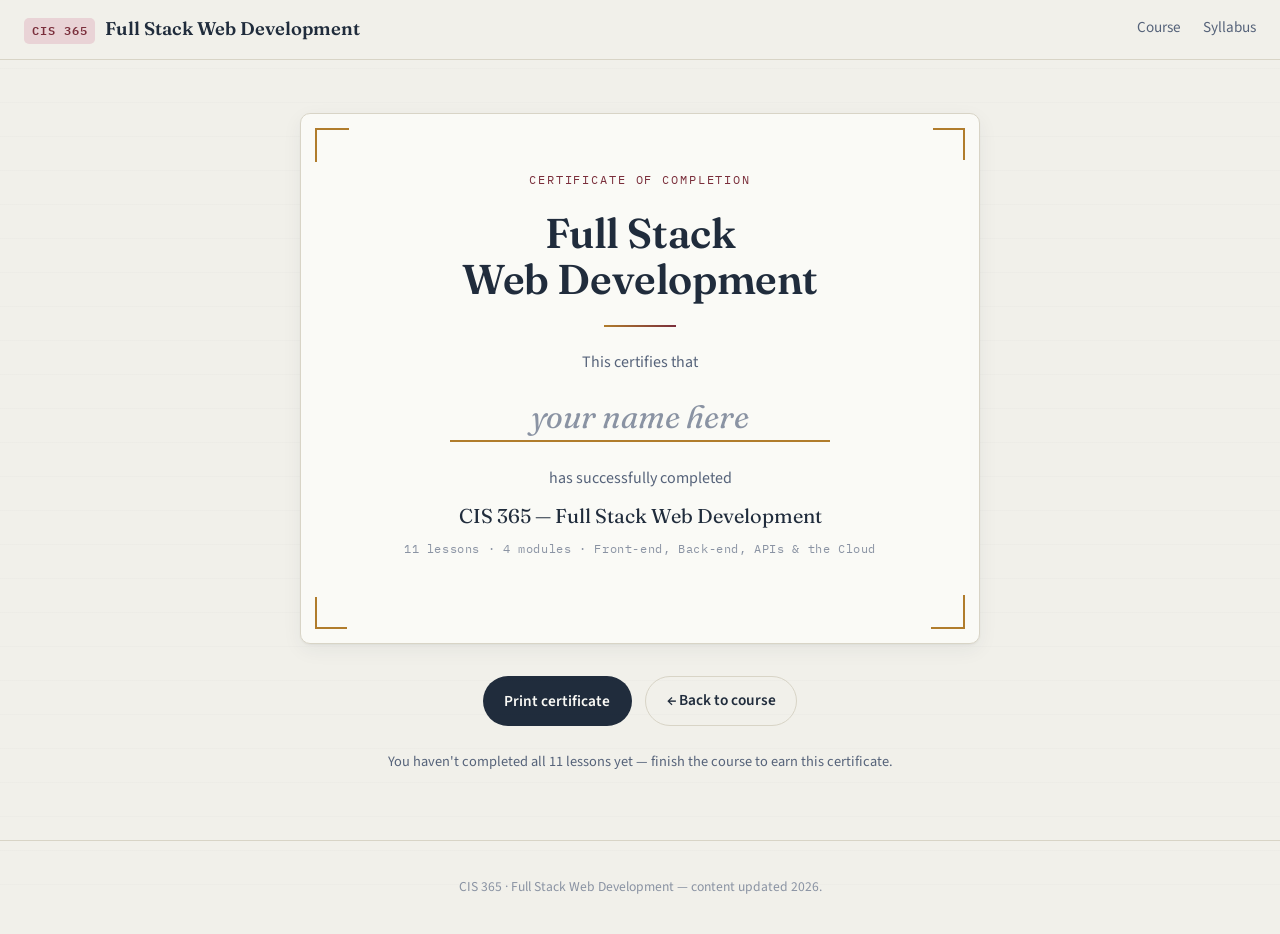
==== certificate.html @ 2cd76520 "claude - suggested content and features. incl 4 new interactive widgets and syntax highlighting, cer" ====
<!DOCTYPE html>
<html lang="en">
<head>
<meta charset="UTF-8">
<meta name="viewport" content="width=device-width, initial-scale=1.0">
<title>Certificate of Completion — CIS 365</title>
<link rel="preconnect" href="https://fonts.googleapis.com">
<link href="https://fonts.googleapis.com/css2?family=Fraunces:ital,opsz,wght@0,9..144,500;0,9..144,700;1,9..144,400&family=Source+Sans+3:wght@400;600&family=IBM+Plex+Mono:wght@400&display=swap" rel="stylesheet">
<link rel="stylesheet" href="css/style.css">
<style>
.cert-shell {
  min-height: calc(100vh - 120px);
  display: flex;
  flex-direction: column;
  align-items: center;
  justify-content: center;
  padding: 3rem 1.5rem;
}

.certificate {
  width: 100%;
  max-width: 680px;
  background: var(--paper-card);
  border: 1px solid var(--line);
  border-radius: var(--radius);
  padding: 3.5rem 4rem;
  text-align: center;
  box-shadow: var(--shadow);
  position: relative;
}

/* Corner bracket decorations */
.certificate::before,
.certificate::after,
.cert-corner-bl,
.cert-corner-tr {
  content: "";
  position: absolute;
  width: 32px;
  height: 32px;
  pointer-events: none;
}
.certificate::before { top: 14px; left: 14px; border-top: 2px solid var(--accent-gold); border-left: 2px solid var(--accent-gold); }
.certificate::after  { bottom: 14px; right: 14px; border-bottom: 2px solid var(--accent-gold); border-right: 2px solid var(--accent-gold); }
.cert-corner-bl { bottom: 14px; left: 14px; border-bottom: 2px solid var(--accent-gold); border-left: 2px solid var(--accent-gold); }
.cert-corner-tr { top: 14px; right: 14px; border-top: 2px solid var(--accent-gold); border-right: 2px solid var(--accent-gold); }

.cert-eyebrow {
  font-family: var(--font-mono);
  font-size: 0.73rem;
  letter-spacing: 0.16em;
  text-transform: uppercase;
  color: var(--accent-berry);
  margin: 0 0 1.4rem;
}

.cert-title {
  font-family: var(--font-display);
  font-size: clamp(1.8rem, 4vw, 2.6rem);
  line-height: 1.1;
  color: var(--ink);
  margin: 0 0 0.3rem;
}

.cert-divider {
  width: 72px;
  height: 2px;
  background: linear-gradient(90deg, var(--accent-gold), var(--accent-berry));
  margin: 1.4rem auto;
}

.cert-body {
  color: var(--ink-soft);
  font-size: 1rem;
  margin: 0 0 0.5rem;
}

.cert-name-input {
  font-family: var(--font-display);
  font-style: italic;
  font-size: clamp(1.5rem, 3.5vw, 2rem);
  color: var(--ink);
  border: none;
  border-bottom: 2px solid var(--accent-gold);
  background: transparent;
  text-align: center;
  width: 100%;
  max-width: 380px;
  padding: 0.25rem 0.5rem;
  margin: 0.6rem 0 1.4rem;
  outline: none;
}
.cert-name-input::placeholder { color: var(--ink-faint); }

.cert-course {
  font-family: var(--font-display);
  font-size: 1.25rem;
  color: var(--ink);
  margin: 0 0 0.35rem;
}

.cert-meta {
  font-family: var(--font-mono);
  font-size: 0.77rem;
  color: var(--ink-faint);
  letter-spacing: 0.05em;
  margin: 0;
}

.cert-date {
  font-family: var(--font-mono);
  font-size: 0.8rem;
  color: var(--ink-soft);
  margin-top: 1.8rem;
}

.cert-actions {
  display: flex;
  gap: 0.8rem;
  justify-content: center;
  flex-wrap: wrap;
  margin-top: 2rem;
}

.cert-notice {
  margin-top: 1.5rem;
  color: var(--ink-soft);
  font-size: 0.9rem;
  text-align: center;
  display: none;
}

@media (max-width: 560px) {
  .certificate { padding: 2.5rem 1.8rem; }
}

@media print {
  .topbar, .site-footer, .cert-actions { display: none !important; }
  .cert-shell { padding: 0; min-height: unset; justify-content: flex-start; }
  .certificate { box-shadow: none; max-width: 100%; page-break-inside: avoid; }
  .cert-name-input { border-bottom-color: #999; }
  body { background: white; }
}
</style>
</head>
<body>

<header class="topbar">
  <a class="topbar__brand" href="index.html">
    <span class="code">CIS 365</span>
    Full Stack Web Development
  </a>
  <nav class="topbar__nav">
    <a href="index.html">Course</a>
    <a href="syllabus.html">Syllabus</a>
  </nav>
</header>

<main class="cert-shell">
  <div class="certificate">
    <span class="cert-corner-bl"></span>
    <span class="cert-corner-tr"></span>
    <p class="cert-eyebrow">Certificate of Completion</p>
    <h1 class="cert-title">Full Stack<br>Web Development</h1>
    <div class="cert-divider"></div>
    <p class="cert-body">This certifies that</p>
    <input
      class="cert-name-input"
      type="text"
      id="student-name"
      placeholder="your name here"
      maxlength="60"
      autocomplete="off"
      aria-label="Your name"
    >
    <p class="cert-body">has successfully completed</p>
    <p class="cert-course">CIS 365 — Full Stack Web Development</p>
    <p class="cert-meta">11 lessons · 4 modules · Front-end, Back-end, APIs &amp; the Cloud</p>
    <p class="cert-date" id="cert-date"></p>
  </div>

  <div class="cert-actions">
    <button class="btn btn--primary" onclick="window.print()">Print certificate</button>
    <a class="btn btn--ghost" href="index.html">← Back to course</a>
  </div>

  <p class="cert-notice" id="cert-notice">
    You haven't completed all 11 lessons yet — finish the course to earn this certificate.
  </p>
</main>

<footer class="site-footer">
  CIS 365 · Full Stack Web Development — content updated 2026.
</footer>

<script src="js/nav.js" defer></script>
<script>
(function () {
  const stored = JSON.parse(localStorage.getItem("cis365.progress.v1") || "{}");
  const lessons = stored.lessons || {};
  const completedCount = Object.keys(lessons).length;
  const TOTAL = 11;

  if (completedCount < TOTAL) {
    document.getElementById("cert-notice").style.display = "block";
  }

  const dates = Object.values(lessons)
    .map(function (l) { return l.completedAt; })
    .filter(Boolean)
    .sort();

  if (dates.length > 0) {
    const d = new Date(dates[dates.length - 1]);
    document.getElementById("cert-date").textContent =
      "Completed " + d.toLocaleDateString("en-US", { year: "numeric", month: "long", day: "numeric" });
  }
})();
</script>
</body>
</html>
---- css/style.css ----
/* =========================================================
   CIS 365 — Full Stack Web Development
   Design system: "the study notebook"
   ========================================================= */

:root {
  /* Palette */
  --paper: #F1F0EA;
  --paper-card: #FAFAF6;
  --paper-deep: #E7E4D9;
  --ink: #202C3C;
  --ink-soft: #56637A;
  --ink-faint: #8A93A3;
  --accent-gold: #B07C2C;
  --accent-gold-soft: #E7D2A6;
  --accent-berry: #7A2E3B;
  --accent-berry-soft: #E9D3D6;
  --accent-sage: #4C6B5B;
  --accent-sage-soft: #D4E0D8;
  --line: #D8D4C6;
  --shadow: 0 1px 2px rgba(32, 44, 60, 0.06), 0 6px 20px rgba(32, 44, 60, 0.06);

  /* Type */
  --font-display: "Fraunces", "Iowan Old Style", Georgia, serif;
  --font-body: "Source Sans 3", "Segoe UI", system-ui, sans-serif;
  --font-mono: "IBM Plex Mono", "SFMono-Regular", Menlo, monospace;

  --radius: 10px;
}

* { box-sizing: border-box; }

html { scroll-behavior: smooth; }

body {
  margin: 0;
  background: var(--paper);
  color: var(--ink);
  font-family: var(--font-body);
  font-size: 17px;
  line-height: 1.65;
  -webkit-font-smoothing: antialiased;
}

/* Subtle paper texture via layered gradient — no external image */
body::before {
  content: "";
  position: fixed;
  inset: 0;
  pointer-events: none;
  z-index: 0;
  background-image:
    repeating-linear-gradient(180deg, rgba(32,44,60,0.015) 0px, rgba(32,44,60,0.015) 1px, transparent 1px, transparent 34px);
}

a { color: var(--accent-berry); text-decoration-thickness: 1px; text-underline-offset: 2px; }
a:hover { color: var(--accent-gold); }

h1, h2, h3, h4 {
  font-family: var(--font-display);
  color: var(--ink);
  font-weight: 600;
  letter-spacing: -0.01em;
}

code, pre {
  font-family: var(--font-mono);
  font-size: 0.88em;
}

pre {
  background: var(--ink);
  color: #EDE7D6;
  padding: 1.1rem 1.25rem;
  border-radius: var(--radius);
  overflow-x: auto;
  box-shadow: var(--shadow);
}

pre code { background: none; padding: 0; color: inherit; }

:not(pre) > code {
  background: var(--paper-deep);
  padding: 0.12em 0.4em;
  border-radius: 5px;
  color: var(--accent-berry);
}

/* Visible focus ring everywhere, respecting accessibility */
a:focus-visible, button:focus-visible, [tabindex]:focus-visible {
  outline: 3px solid var(--accent-gold);
  outline-offset: 2px;
}

@media (prefers-reduced-motion: reduce) {
  * { animation-duration: 0.001ms !important; transition-duration: 0.001ms !important; scroll-behavior: auto !important; }
}

/* =============== Top Bar =============== */
.topbar {
  position: sticky;
  top: 0;
  z-index: 20;
  display: flex;
  align-items: center;
  justify-content: space-between;
  gap: 1rem;
  padding: 0.9rem 1.5rem;
  background: rgba(241, 240, 234, 0.92);
  backdrop-filter: blur(6px);
  border-bottom: 1px solid var(--line);
}

.topbar__brand {
  display: flex;
  align-items: baseline;
  gap: 0.6rem;
  font-family: var(--font-display);
  font-weight: 600;
  font-size: 1.15rem;
  color: var(--ink);
  text-decoration: none;
}

.topbar__brand .code {
  font-family: var(--font-mono);
  font-size: 0.72rem;
  letter-spacing: 0.08em;
  color: var(--accent-berry);
  background: var(--accent-berry-soft);
  padding: 0.2rem 0.5rem;
  border-radius: 5px;
}

.topbar__nav { display: flex; gap: 1.4rem; align-items: center; }
.topbar__nav a {
  color: var(--ink-soft);
  text-decoration: none;
  font-size: 0.95rem;
  padding-bottom: 2px;
  border-bottom: 2px solid transparent;
}
.topbar__nav a:hover, .topbar__nav a.is-active {
  color: var(--ink);
  border-bottom-color: var(--accent-gold);
}

/* Hamburger button — hidden on wide screens */
.topbar__menu-btn {
  display: none;
  background: none;
  border: none;
  color: var(--ink);
  cursor: pointer;
  padding: 0.35rem;
  border-radius: 6px;
  line-height: 0;
  flex-shrink: 0;
}
.topbar__menu-btn:hover { background: var(--paper-deep); }
.topbar__menu-btn .icon-close { display: none; }
.topbar__menu-btn[aria-expanded="true"] .icon-open { display: none; }
.topbar__menu-btn[aria-expanded="true"] .icon-close { display: block; }

@media (max-width: 640px) {
  .topbar__menu-btn { display: flex; align-items: center; }

  .topbar__nav {
    display: none;
    position: absolute;
    top: 100%;
    left: 0;
    right: 0;
    flex-direction: column;
    gap: 0;
    padding: 0.4rem 1.5rem 0.8rem;
    background: rgba(241, 240, 234, 0.97);
    backdrop-filter: blur(6px);
    border-bottom: 1px solid var(--line);
    box-shadow: 0 4px 16px rgba(32, 44, 60, 0.08);
    z-index: 19;
  }

  .topbar__nav.is-open { display: flex; }

  .topbar__nav a {
    padding: 0.7rem 0;
    border-bottom: 1px solid var(--line);
    font-size: 1rem;
  }
  .topbar__nav a:last-child { border-bottom: none; }
}

/* =============== Layout shell =============== */
.shell {
  position: relative;
  z-index: 1;
  max-width: 1120px;
  margin: 0 auto;
  padding: 2.5rem 1.5rem 5rem;
}

.shell--wide { max-width: 1280px; }

/* =============== Hero =============== */
.hero {
  display: grid;
  grid-template-columns: 1.3fr 1fr;
  gap: 2.5rem;
  align-items: center;
  padding: 3rem 0 3.5rem;
  border-bottom: 1px solid var(--line);
  margin-bottom: 2.5rem;
}

.hero__eyebrow {
  font-family: var(--font-mono);
  font-size: 0.78rem;
  letter-spacing: 0.14em;
  text-transform: uppercase;
  color: var(--accent-berry);
  margin: 0 0 0.9rem;
}

.hero h1 {
  font-size: clamp(2.1rem, 4vw, 3rem);
  line-height: 1.08;
  margin: 0 0 1rem;
}

.hero p.lede {
  color: var(--ink-soft);
  font-size: 1.12rem;
  max-width: 46ch;
  margin: 0 0 1.6rem;
}

.hero__actions { display: flex; gap: 0.9rem; flex-wrap: wrap; }

/* Signature element: the stitched bookmark ribbon */
.bookmark-figure {
  position: relative;
  justify-self: end;
  width: 220px;
  height: 300px;
}

.bookmark-figure svg { width: 100%; height: 100%; display: block; }

/* =============== Buttons =============== */
.btn {
  display: inline-flex;
  align-items: center;
  gap: 0.5rem;
  font-family: var(--font-body);
  font-weight: 600;
  font-size: 0.96rem;
  padding: 0.7rem 1.3rem;
  border-radius: 999px;
  border: 1px solid transparent;
  cursor: pointer;
  text-decoration: none;
  transition: transform 0.12s ease, box-shadow 0.12s ease;
}
.btn:hover { transform: translateY(-1px); }

.btn--primary {
  background: var(--ink);
  color: var(--paper-card);
}
.btn--primary:hover { background: #14202E; color: var(--paper-card); }

.btn--ghost {
  background: transparent;
  border-color: var(--line);
  color: var(--ink);
}
.btn--ghost:hover { border-color: var(--accent-gold); color: var(--ink); }

.btn--sm { padding: 0.45rem 0.9rem; font-size: 0.85rem; }
.btn:disabled { opacity: 0.45; cursor: not-allowed; transform: none; }

/* =============== Progress =============== */
.progress-track {
  height: 8px;
  border-radius: 999px;
  background: var(--paper-deep);
  overflow: hidden;
}
.progress-track__fill {
  height: 100%;
  background: linear-gradient(90deg, var(--accent-gold), var(--accent-berry));
  transition: width 0.4s ease;
}

.progress-label {
  font-family: var(--font-mono);
  font-size: 0.78rem;
  color: var(--ink-soft);
  letter-spacing: 0.03em;
}

/* =============== Module / Lesson list (home) =============== */
.module-block { margin-bottom: 2.6rem; }

.module-block__head {
  display: flex;
  align-items: baseline;
  gap: 0.7rem;
  margin-bottom: 1rem;
}

.module-block__head h2 {
  font-size: 1.4rem;
  margin: 0;
}

.module-block__head .count {
  font-family: var(--font-mono);
  font-size: 0.78rem;
  color: var(--ink-faint);
}

.lesson-grid {
  display: grid;
  grid-template-columns: repeat(auto-fill, minmax(280px, 1fr));
  gap: 1rem;
}

.lesson-card {
  position: relative;
  display: block;
  background: var(--paper-card);
  border: 1px solid var(--line);
  border-radius: var(--radius);
  padding: 1.3rem 1.4rem 1.1rem;
  text-decoration: none;
  color: var(--ink);
  box-shadow: var(--shadow);
  transition: transform 0.15s ease, border-color 0.15s ease;
}
.lesson-card:hover { transform: translateY(-2px); border-color: var(--accent-gold); color: var(--ink); }

.lesson-card__num {
  font-family: var(--font-mono);
  font-size: 0.78rem;
  color: var(--accent-berry);
  display: block;
  margin-bottom: 0.4rem;
}

.lesson-card h3 {
  font-size: 1.08rem;
  margin: 0 0 0.4rem;
  line-height: 1.3;
}

.lesson-card p {
  font-size: 0.92rem;
  color: var(--ink-soft);
  margin: 0 0 0.7rem;
}

.lesson-card__meta {
  display: flex;
  align-items: center;
  justify-content: space-between;
  font-size: 0.8rem;
  color: var(--ink-faint);
}

.badge-done {
  display: inline-flex;
  align-items: center;
  gap: 0.3rem;
  color: var(--accent-sage);
  font-weight: 600;
  font-size: 0.78rem;
}
.badge-done::before { content: "✓"; }

/* =============== Lesson page layout =============== */
.lesson-layout {
  display: grid;
  grid-template-columns: 240px 1fr;
  gap: 2.5rem;
  align-items: start;
}

/* Stitched tab rail — the recurring signature element */
.tab-rail {
  position: sticky;
  top: 90px;
  border-left: 3px dashed var(--line);
  padding-left: 1.1rem;
}

.tab-rail__module {
  font-family: var(--font-mono);
  font-size: 0.72rem;
  letter-spacing: 0.08em;
  text-transform: uppercase;
  color: var(--ink-faint);
  margin: 1.2rem 0 0.5rem;
}
.tab-rail__module:first-child { margin-top: 0; }

.tab-rail a .dot {
  width: 8px;
  height: 8px;
  border-radius: 50%;
  background: var(--paper-deep);
  border: 1px solid var(--line);
  flex-shrink: 0;
}

.tab-rail a.is-active { color: var(--ink); font-weight: 600; }
.tab-rail a.is-active .dot { background: var(--accent-gold); border-color: var(--accent-gold); }
.tab-rail a.is-done .dot { background: var(--accent-sage); border-color: var(--accent-sage); }
.tab-rail a:hover { color: var(--ink); }

.lesson-page {
  background: var(--paper-card);
  border: 1px solid var(--line);
  border-radius: var(--radius);
  padding: 2.6rem 3rem;
  box-shadow: var(--shadow);
}

@media (max-width: 860px) {
  .lesson-layout { grid-template-columns: 1fr; }
  .tab-rail { position: static; border-left: none; padding-left: 0; }
  .lesson-page { padding: 1.8rem 1.4rem; }
  .hero { grid-template-columns: 1fr; }
  .bookmark-figure { justify-self: start; width: 160px; height: 210px; }
}

.lesson-content h1 { font-size: 2rem; margin-top: 0; }
.lesson-content h1 + p em { color: var(--ink-faint); font-style: normal; font-family: var(--font-mono); font-size: 0.85rem; }
.lesson-content h2 {
  font-size: 1.35rem;
  margin-top: 2.2rem;
  padding-top: 0.4rem;
  border-top: 1px solid var(--line);
}
.lesson-content h2:first-of-type { border-top: none; margin-top: 1.6rem; }
.lesson-content ul, .lesson-content ol { padding-left: 1.4rem; }
.lesson-content li { margin-bottom: 0.35rem; }
.lesson-content table {
  width: 100%;
  border-collapse: collapse;
  margin: 1rem 0;
  font-size: 0.92rem;
}
.lesson-content th, .lesson-content td {
  text-align: left;
  border-bottom: 1px solid var(--line);
  padding: 0.5rem 0.7rem;
}
.lesson-content th { font-family: var(--font-mono); font-size: 0.75rem; text-transform: uppercase; letter-spacing: 0.04em; color: var(--ink-soft); }

.lesson-nav {
  display: flex;
  justify-content: space-between;
  gap: 1rem;
  margin-top: 2.5rem;
  padding-top: 1.5rem;
  border-top: 1px solid var(--line);
}

/* =============== Quiz =============== */
.quiz {
  margin-top: 2.8rem;
  padding: 1.8rem 2rem;
  background: var(--paper-deep);
  border-radius: var(--radius);
  border: 1px solid var(--line);
}

.quiz__head {
  display: flex;
  align-items: center;
  justify-content: space-between;
  margin-bottom: 1rem;
}

.quiz__head h3 { margin: 0; font-size: 1.1rem; }

.quiz-q { margin-bottom: 1.4rem; }
.quiz-q p.stem { font-weight: 600; margin: 0 0 0.6rem; }

.quiz-choice {
  display: flex;
  align-items: flex-start;
  gap: 0.6rem;
  padding: 0.55rem 0.7rem;
  border-radius: 8px;
  cursor: pointer;
  border: 1px solid transparent;
  font-size: 0.94rem;
}
.quiz-choice:hover { background: rgba(32,44,60,0.04); }
.quiz-choice input { margin-top: 0.25rem; }

.quiz-choice.is-correct { background: var(--accent-sage-soft); border-color: var(--accent-sage); }
.quiz-choice.is-wrong { background: var(--accent-berry-soft); border-color: var(--accent-berry); }

/* =============== Interactive widgets =============== */
.interactive { margin-top: 2.8rem; }

.widget {
  background: var(--ink);
  color: #EDE7D6;
  border-radius: var(--radius);
  padding: 1.4rem 1.5rem 1.6rem;
  box-shadow: var(--shadow);
}

.widget__head {
  display: flex;
  align-items: center;
  justify-content: space-between;
  gap: 1rem;
  margin-bottom: 1rem;
  flex-wrap: wrap;
}

.widget__label {
  font-family: var(--font-mono);
  font-size: 0.8rem;
  letter-spacing: 0.03em;
  color: var(--accent-gold-soft);
}

.widget .progress-label { color: #B7C0CE; }

.widget__actions { display: flex; gap: 0.5rem; }
.widget .btn--ghost { border-color: rgba(237,231,214,0.3); color: #EDE7D6; }
.widget .btn--ghost:hover { border-color: var(--accent-gold); }

/* Playground */
.playground {
  display: grid;
  grid-template-columns: 1fr 1fr;
  gap: 1rem;
  min-height: 260px;
}

.playground__editor { display: flex; flex-direction: column; }

.playground__tabs { display: flex; gap: 0.3rem; margin-bottom: 0.5rem; }
.playground__tabs button {
  background: transparent;
  border: 1px solid rgba(237,231,214,0.25);
  color: #B7C0CE;
  font-family: var(--font-mono);
  font-size: 0.75rem;
  padding: 0.3rem 0.7rem;
  border-radius: 6px 6px 0 0;
  cursor: pointer;
}
.playground__tabs button.is-active { background: #14202E; color: var(--accent-gold-soft); border-color: var(--accent-gold-soft); }

.playground__editor textarea {
  flex: 1;
  min-height: 220px;
  background: #14202E;
  color: #EDE7D6;
  border: 1px solid rgba(237,231,214,0.15);
  border-radius: 0 8px 8px 8px;
  font-family: var(--font-mono);
  font-size: 0.85rem;
  padding: 0.8rem;
  resize: vertical;
}

.playground__preview {
  width: 100%;
  min-height: 260px;
  background: #fff;
  border: none;
  border-radius: 8px;
}

@media (max-width: 720px) {
  .playground { grid-template-columns: 1fr; }
}

/* API tester */
.api-tester__presets { display: flex; gap: 0.5rem; flex-wrap: wrap; margin-bottom: 0.9rem; }
.api-tester__bar { display: flex; gap: 0.6rem; margin-bottom: 0.8rem; }
.api-tester__bar select, .api-tester__bar input {
  font-family: var(--font-mono);
  font-size: 0.85rem;
  padding: 0.5rem 0.7rem;
  border-radius: 6px;
  border: 1px solid rgba(237,231,214,0.25);
  background: #14202E;
  color: #EDE7D6;
}
.api-tester__bar input { flex: 1; }
.api-tester__error { color: #E7B4B4; font-size: 0.88rem; }
.api-tester__status { font-family: var(--font-mono); font-size: 0.85rem; margin: 0 0 0.5rem; }
.api-tester__response pre {
  max-height: 320px;
  overflow: auto;
  margin: 0;
}

/* Markdown live preview */
.md-preview {
  display: grid;
  grid-template-columns: 1fr 1fr;
  gap: 1rem;
}
.md-preview textarea {
  min-height: 260px;
  background: #14202E;
  color: #EDE7D6;
  border: 1px solid rgba(237,231,214,0.15);
  border-radius: 8px;
  font-family: var(--font-mono);
  font-size: 0.85rem;
  padding: 0.9rem;
  resize: vertical;
}
.md-preview__output {
  background: var(--paper-card);
  color: var(--ink);
  border-radius: 8px;
  padding: 1rem 1.2rem;
  overflow: auto;
}
.md-preview__output.lesson-content h1 { font-size: 1.4rem; }
.md-preview__output.lesson-content h2 { font-size: 1.1rem; border-top: none; margin-top: 1rem; }

@media (max-width: 720px) {
  .md-preview { grid-template-columns: 1fr; }
}

/* Regex tester */
.regex-tester__bar { display: flex; align-items: center; gap: 0.4rem; margin-bottom: 0.8rem; }
.regex-tester__slash { font-family: var(--font-mono); color: var(--accent-gold-soft); }
.regex-tester__pattern, .regex-tester__flags {
  font-family: var(--font-mono);
  font-size: 0.9rem;
  padding: 0.4rem 0.6rem;
  border-radius: 6px;
  border: 1px solid rgba(237,231,214,0.25);
  background: #14202E;
  color: #EDE7D6;
}
.regex-tester__pattern { flex: 1; }
.regex-tester__flags { width: 70px; }
.regex-tester textarea {
  width: 100%;
  min-height: 90px;
  background: #14202E;
  color: #EDE7D6;
  border: 1px solid rgba(237,231,214,0.15);
  border-radius: 8px;
  font-family: var(--font-mono);
  font-size: 0.9rem;
  padding: 0.7rem;
  resize: vertical;
}
.regex-tester__output {
  background: var(--paper-card);
  color: var(--ink);
  border-radius: 8px;
  padding: 0.9rem 1rem;
  font-family: var(--font-mono);
  font-size: 0.92rem;
  line-height: 1.7;
  white-space: pre-wrap;
}
.regex-tester__output mark {
  background: var(--accent-gold-soft);
  color: var(--ink);
  border-radius: 3px;
  padding: 0 2px;
}

/* Node sandbox (StackBlitz launch-in-new-tab) */
.widget pre {
  background: #14202E;
  margin: 0 0 1rem;
  max-height: 320px;
  overflow: auto;
}

/* =============== Footer =============== */
.site-footer {
  border-top: 1px solid var(--line);
  padding: 2.2rem 1.5rem;
  text-align: center;
  color: var(--ink-faint);
  font-size: 0.85rem;
  position: relative;
  z-index: 1;
}
.site-footer a { color: var(--ink-soft); }

/* =============== Lesson ToC =============== */
.lesson-toc {
  margin: 1.8rem 0 2rem;
  padding: 1rem 1.3rem;
  background: var(--paper-deep);
  border-left: 3px solid var(--accent-gold);
  border-radius: 0 var(--radius) var(--radius) 0;
}

.lesson-toc__label {
  font-family: var(--font-mono);
  font-size: 0.73rem;
  letter-spacing: 0.1em;
  text-transform: uppercase;
  color: var(--ink-faint);
  margin: 0 0 0.6rem;
}

.lesson-toc__list {
  margin: 0;
  padding-left: 1.1rem;
  list-style: none;
  counter-reset: toc;
}

.lesson-toc__list li {
  counter-increment: toc;
  margin-bottom: 0.25rem;
  font-size: 0.92rem;
}

.lesson-toc__list li::before {
  content: counter(toc) ". ";
  font-family: var(--font-mono);
  font-size: 0.78rem;
  color: var(--ink-faint);
}

.lesson-toc__list a {
  color: var(--ink-soft);
  text-decoration: none;
}
.lesson-toc__list a:hover { color: var(--ink); text-decoration: underline; }

/* =============== Quiz explanation =============== */
.quiz-explanation {
  margin: 0.6rem 0 0;
  padding: 0.6rem 0.9rem;
  background: rgba(32, 44, 60, 0.04);
  border-left: 3px solid var(--accent-gold);
  border-radius: 0 6px 6px 0;
  font-size: 0.9rem;
  color: var(--ink-soft);
  line-height: 1.55;
}

/* =============== Quiz footer (retake + history) =============== */
.quiz__footer {
  margin-top: 1rem;
}

.quiz__result {
  margin: 0 0 0.7rem;
  font-family: var(--font-mono);
  font-size: 0.9rem;
  color: var(--ink-soft);
}

.quiz-attempts {
  display: flex;
  align-items: center;
  gap: 0.5rem;
  flex-wrap: wrap;
  margin-bottom: 0.5rem;
}

.quiz-attempts__label {
  font-family: var(--font-mono);
  font-size: 0.78rem;
  color: var(--ink-faint);
}

.quiz-attempt-chip {
  font-family: var(--font-mono);
  font-size: 0.78rem;
  padding: 0.15rem 0.5rem;
  border-radius: 999px;
  background: var(--paper-card);
  border: 1px solid var(--line);
  color: var(--ink-soft);
}

/* =============== Tab rail score badge =============== */
.tab-rail a {
  display: flex;
  align-items: center;
  gap: 0.5rem;
  text-decoration: none;
  color: var(--ink-soft);
  font-size: 0.9rem;
  padding: 0.32rem 0;
  position: relative;
}

.tab-rail__title {
  flex: 1;
  min-width: 0;
}

.tab-rail__score {
  font-family: var(--font-mono);
  font-size: 0.68rem;
  color: var(--accent-gold);
  flex-shrink: 0;
  opacity: 0.85;
}

/* =============== Module-level progress =============== */
.module-block__progress {
  display: flex;
  align-items: center;
  gap: 0.5rem;
  margin-left: auto;
}

.module-block__progress .count {
  font-family: var(--font-mono);
  font-size: 0.78rem;
  color: var(--ink-faint);
}

.module-progress-bar {
  width: 60px;
  height: 4px;
  border-radius: 999px;
  background: var(--paper-deep);
  overflow: hidden;
}

.module-progress-bar__fill {
  height: 100%;
  background: linear-gradient(90deg, var(--accent-gold), var(--accent-berry));
  transition: width 0.4s ease;
}

/* =============== Quiz score badge on lesson cards =============== */
.badge-score {
  font-family: var(--font-mono);
  font-size: 0.75rem;
  color: var(--accent-gold);
  font-weight: 600;
}

/* =============== Scroll progress bar =============== */
.scroll-progress-bar {
  position: absolute;
  bottom: 0;
  left: 0;
  height: 2px;
  width: 0%;
  background: linear-gradient(90deg, var(--accent-gold), var(--accent-berry));
  transition: width 0.1s linear;
  pointer-events: none;
}

/* =============== Widget shared =============== */
.widget__prompt {
  font-size: 0.88rem;
  color: #B7C0CE;
  margin: 0 0 1rem;
  line-height: 1.55;
}

/* =============== Git simulator =============== */
.git-log {
  margin: 0 0 1rem;
  max-height: 280px;
  overflow-y: auto;
}

.git-commit {
  display: flex;
  align-items: flex-start;
  gap: 0.75rem;
}

.git-commit__track {
  display: flex;
  flex-direction: column;
  align-items: center;
  flex-shrink: 0;
  padding-top: 0.3rem;
}

.git-commit__node {
  width: 11px;
  height: 11px;
  border-radius: 50%;
  background: var(--accent-gold);
  flex-shrink: 0;
}

.git-commit__line {
  width: 2px;
  flex: 1;
  min-height: 20px;
  background: rgba(176, 124, 44, 0.3);
  margin: 3px 0;
}

.git-commit__body {
  padding-bottom: 0.75rem;
  display: flex;
  align-items: baseline;
  gap: 0.6rem;
  flex-wrap: wrap;
}

.git-commit__hash {
  font-family: var(--font-mono);
  font-size: 0.78rem;
  color: var(--accent-gold-soft);
  flex-shrink: 0;
}

.git-commit__msg {
  font-size: 0.9rem;
  color: #EDE7D6;
}

.git-input {
  display: flex;
  gap: 0.5rem;
}

.git-input__field {
  flex: 1;
  font-family: var(--font-mono);
  font-size: 0.85rem;
  padding: 0.5rem 0.7rem;
  border-radius: 6px;
  border: 1px solid rgba(237,231,214,0.25);
  background: #14202E;
  color: #EDE7D6;
  min-width: 0;
}
.git-input__field::placeholder { color: #5A6778; }

/* =============== Classifier widget =============== */
.classifier-list {
  display: flex;
  flex-direction: column;
  gap: 0.75rem;
}

.classifier-item {
  background: #14202E;
  border-radius: 8px;
  padding: 0.85rem 1rem;
  border: 1px solid rgba(237,231,214,0.1);
  transition: border-color 0.15s;
}

.classifier-item.is-correct { border-color: rgba(76, 107, 91, 0.6); }
.classifier-item.is-wrong   { border-color: rgba(122, 46, 59, 0.6); }

.classifier-item__text {
  font-size: 0.92rem;
  color: #EDE7D6;
  margin-bottom: 0.65rem;
  line-height: 1.5;
}

.classifier-item__text code {
  font-family: var(--font-mono);
  font-size: 0.85rem;
  color: var(--accent-gold-soft);
  background: none;
  padding: 0;
}

.classifier-cats {
  display: flex;
  gap: 0.4rem;
  flex-wrap: wrap;
}

.classifier-reveal {
  display: flex;
  flex-direction: column;
  gap: 0.4rem;
}

.classifier-tag {
  font-family: var(--font-mono);
  font-size: 0.8rem;
  font-weight: 600;
}
.classifier-tag.tag-correct { color: #7ABF9A; }
.classifier-tag.tag-wrong   { color: #E7A0A8; }

.classifier-explanation {
  font-size: 0.86rem;
  color: #B7C0CE;
  margin: 0;
  line-height: 1.55;
}

/* =============== highlight.js overrides (keep site theme) =============== */
.lesson-content .hljs {
  background: var(--ink);
  border-radius: var(--radius);
  font-size: 0.88em;
}

/* =============== Print styles =============== */
@media print {
  .topbar,
  .site-footer,
  .tab-rail,
  .lesson-nav,
  .interactive,
  .lesson-toc,
  .scroll-progress-bar,
  .quiz__footer { display: none !important; }

  body { background: white; color: black; font-size: 11pt; }
  .shell--wide { max-width: 100%; padding: 0; }
  .lesson-layout { display: block; }
  .lesson-page { border: none; box-shadow: none; padding: 0.5rem 0; }

  pre {
    white-space: pre-wrap;
    border: 1px solid #ccc;
    background: #f5f5f5 !important;
    color: black !important;
  }

  .quiz { page-break-inside: avoid; border: 1px solid #ccc; }
  .quiz-choice.is-correct { background: #e6f4ea; }
  .quiz-choice.is-wrong   { background: #fce8ea; }
  a::after { content: none !important; }
}

/* Utility */
.text-muted { color: var(--ink-soft); }
.mt-0 { margin-top: 0; }
.center { text-align: center; }
.skeleton { color: var(--ink-faint); font-family: var(--font-mono); font-size: 0.85rem; }
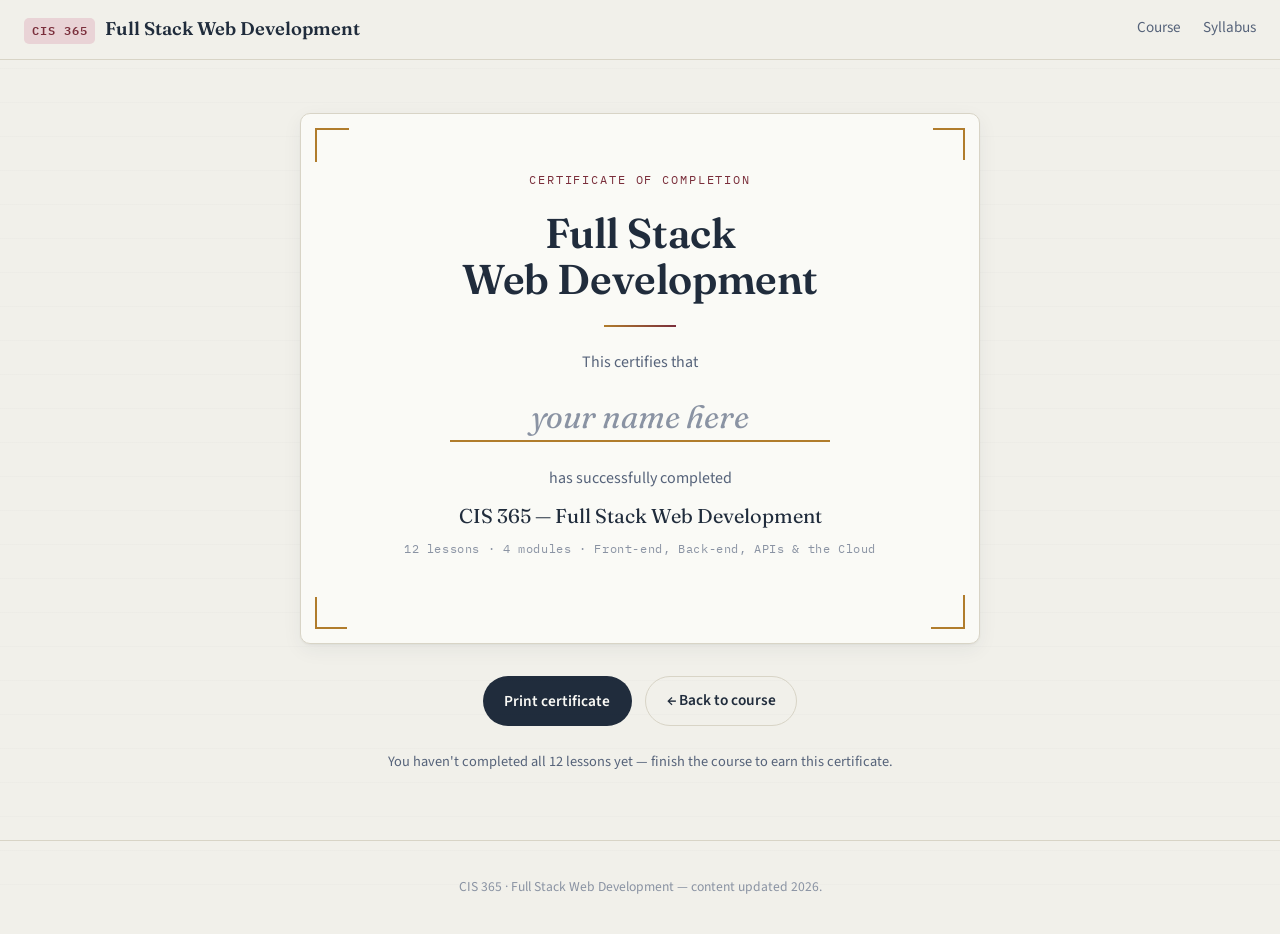
==== commit d94f9d09: "content enhancements" ====
--- a/certificate.html
+++ b/certificate.html
@@ -175,7 +175,7 @@
     >
     <p class="cert-body">has successfully completed</p>
     <p class="cert-course">CIS 365 — Full Stack Web Development</p>
-    <p class="cert-meta">11 lessons · 4 modules · Front-end, Back-end, APIs &amp; the Cloud</p>
+    <p class="cert-meta">12 lessons · 4 modules · Front-end, Back-end, APIs &amp; the Cloud</p>
     <p class="cert-date" id="cert-date"></p>
   </div>
 
@@ -185,7 +185,7 @@
   </div>
 
   <p class="cert-notice" id="cert-notice">
-    You haven't completed all 11 lessons yet — finish the course to earn this certificate.
+    You haven't completed all 12 lessons yet — finish the course to earn this certificate.
   </p>
 </main>
 
@@ -199,7 +199,7 @@
   const stored = JSON.parse(localStorage.getItem("cis365.progress.v1") || "{}");
   const lessons = stored.lessons || {};
   const completedCount = Object.keys(lessons).length;
-  const TOTAL = 11;
+  const TOTAL = 12;
 
   if (completedCount < TOTAL) {
     document.getElementById("cert-notice").style.display = "block";
--- a/css/style.css
+++ b/css/style.css
@@ -854,6 +854,36 @@
   font-weight: 600;
 }
 
+/* =============== Lesson audio player =============== */
+.lesson-audio {
+  display: flex;
+  align-items: center;
+  gap: 1rem;
+  margin: 1.2rem 0 1.8rem;
+  padding: 0.75rem 1rem;
+  background: var(--paper-deep);
+  border-left: 3px solid var(--accent-berry);
+  border-radius: 0 var(--radius) var(--radius) 0;
+  flex-wrap: wrap;
+}
+
+.lesson-audio audio {
+  height: 36px;
+  flex-shrink: 0;
+  accent-color: var(--accent-berry);
+}
+
+.lesson-audio__label {
+  font-family: var(--font-mono);
+  font-size: 0.77rem;
+  color: var(--ink-faint);
+  letter-spacing: 0.03em;
+}
+
+@media print {
+  .lesson-audio { display: none !important; }
+}
+
 /* =============== Scroll progress bar =============== */
 .scroll-progress-bar {
   position: absolute;
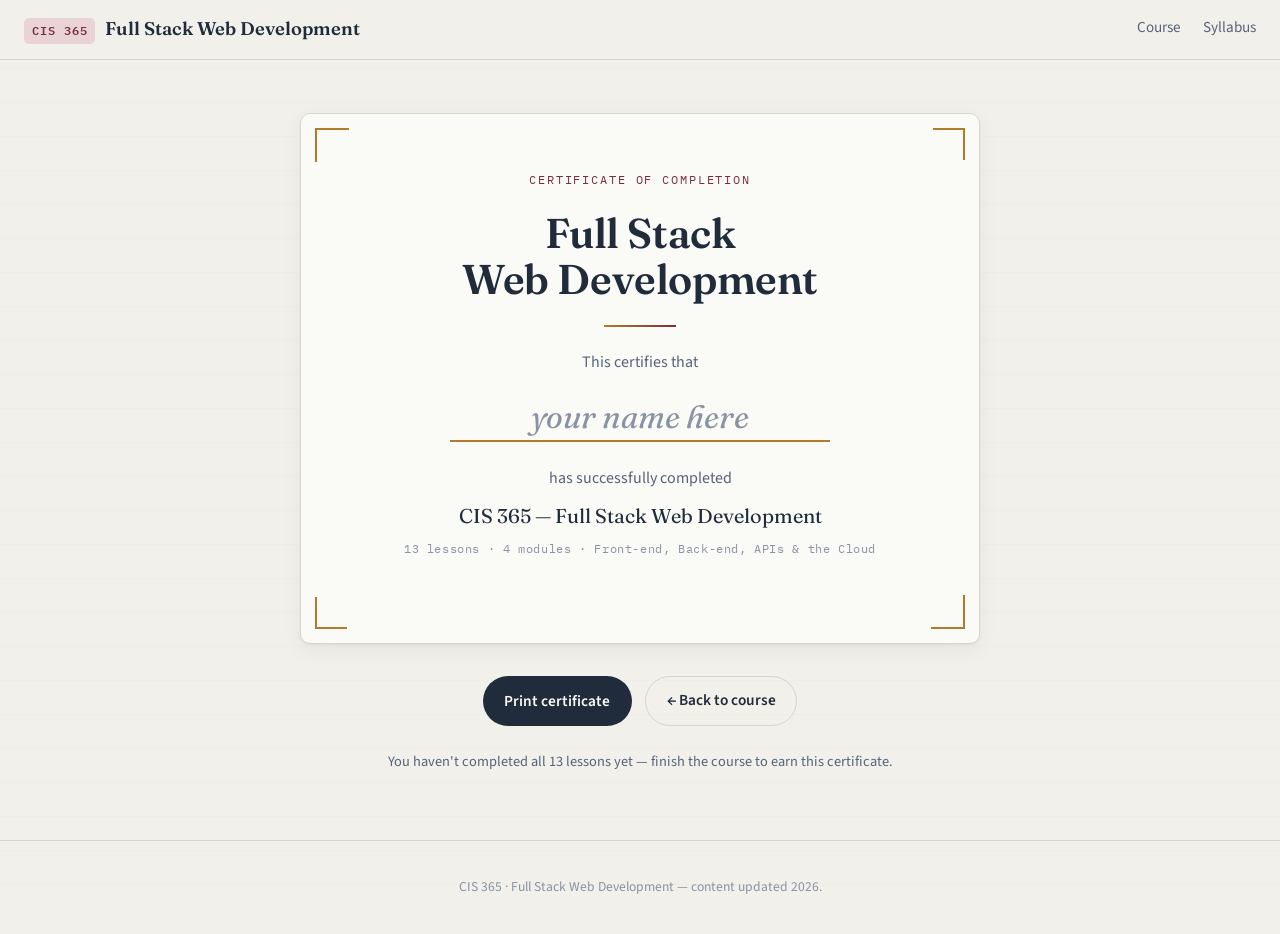
==== commit 04593406: "add lesson 12: Security — Auth, HTTPS & Common Vulnerabilities New lesson in Going Deeper module cov" ====
--- a/certificate.html
+++ b/certificate.html
@@ -175,7 +175,7 @@
     >
     <p class="cert-body">has successfully completed</p>
     <p class="cert-course">CIS 365 — Full Stack Web Development</p>
-    <p class="cert-meta">12 lessons · 4 modules · Front-end, Back-end, APIs &amp; the Cloud</p>
+    <p class="cert-meta">13 lessons · 4 modules · Front-end, Back-end, APIs &amp; the Cloud</p>
     <p class="cert-date" id="cert-date"></p>
   </div>
 
@@ -185,7 +185,7 @@
   </div>
 
   <p class="cert-notice" id="cert-notice">
-    You haven't completed all 12 lessons yet — finish the course to earn this certificate.
+    You haven't completed all 13 lessons yet — finish the course to earn this certificate.
   </p>
 </main>
 
@@ -199,7 +199,7 @@
   const stored = JSON.parse(localStorage.getItem("cis365.progress.v1") || "{}");
   const lessons = stored.lessons || {};
   const completedCount = Object.keys(lessons).length;
-  const TOTAL = 12;
+  const TOTAL = 13;
 
   if (completedCount < TOTAL) {
     document.getElementById("cert-notice").style.display = "block";
--- a/css/style.css
+++ b/css/style.css
@@ -433,6 +433,18 @@
   .lesson-page { padding: 1.8rem 1.4rem; }
   .hero { grid-template-columns: 1fr; }
   .bookmark-figure { justify-self: start; width: 160px; height: 210px; }
+  .lesson-body { flex-direction: column; }
+  .lesson-toc { position: static; width: 100%; max-height: none; order: -1; margin-bottom: 1.5rem; }
+}
+
+.lesson-body {
+  display: flex;
+  gap: 2.5rem;
+  align-items: flex-start;
+}
+.lesson-content {
+  flex: 1;
+  min-width: 0;
 }
 
 .lesson-content h1 { font-size: 2rem; margin-top: 0; }
@@ -703,7 +715,13 @@
 
 /* =============== Lesson ToC =============== */
 .lesson-toc {
-  margin: 1.8rem 0 2rem;
+  flex-shrink: 0;
+  width: 210px;
+  position: sticky;
+  top: 4rem;
+  align-self: flex-start;
+  max-height: calc(100vh - 5rem);
+  overflow-y: auto;
   padding: 1rem 1.3rem;
   background: var(--paper-deep);
   border-left: 3px solid var(--accent-gold);
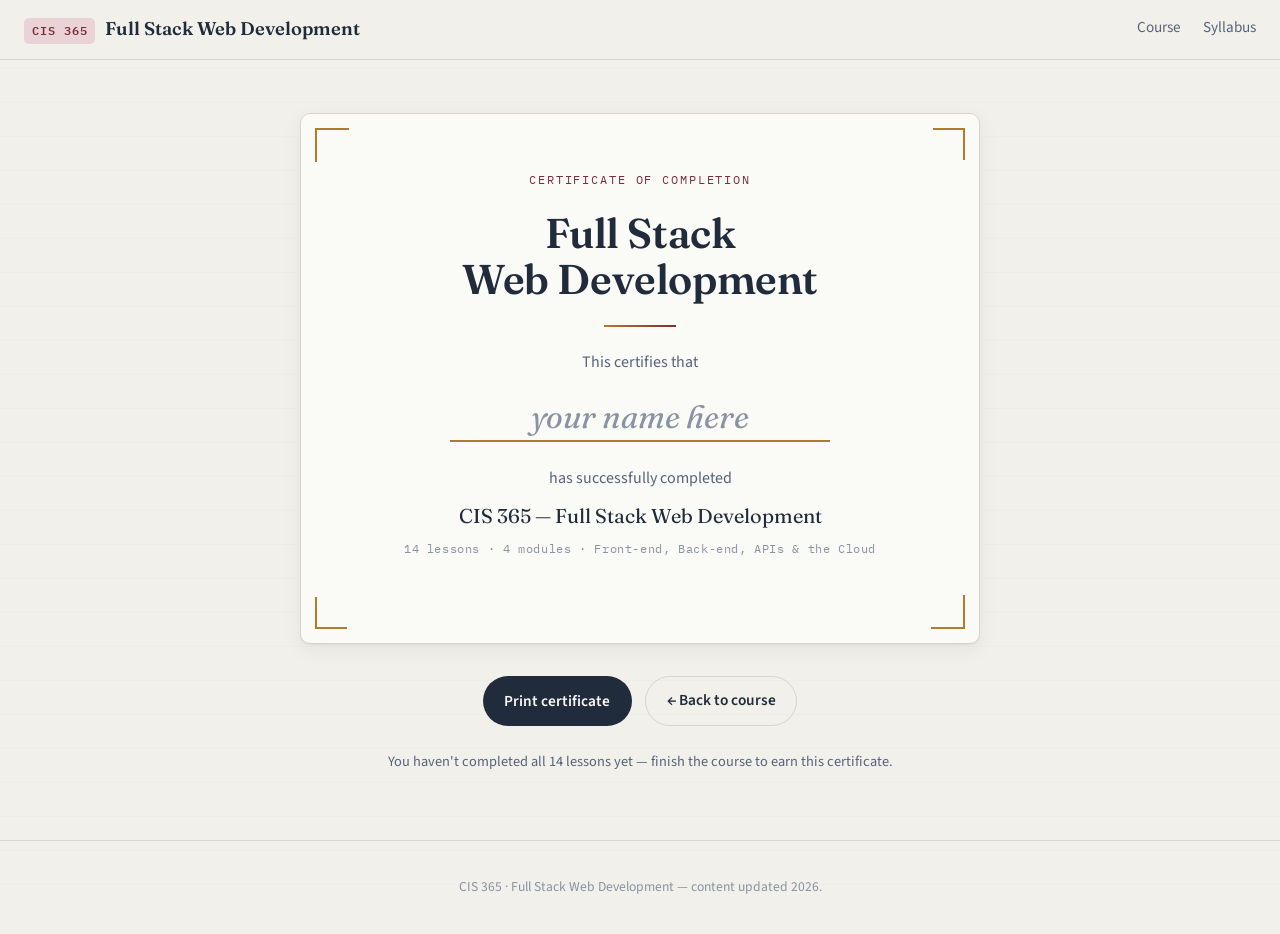
==== commit 1dd1147c: "add lesson 13: Deployment — Taking Your App Live New lesson in Finishing Strong module (between Reso" ====
--- a/certificate.html
+++ b/certificate.html
@@ -175,7 +175,7 @@
     >
     <p class="cert-body">has successfully completed</p>
     <p class="cert-course">CIS 365 — Full Stack Web Development</p>
-    <p class="cert-meta">13 lessons · 4 modules · Front-end, Back-end, APIs &amp; the Cloud</p>
+    <p class="cert-meta">14 lessons · 4 modules · Front-end, Back-end, APIs &amp; the Cloud</p>
     <p class="cert-date" id="cert-date"></p>
   </div>
 
@@ -185,7 +185,7 @@
   </div>
 
   <p class="cert-notice" id="cert-notice">
-    You haven't completed all 13 lessons yet — finish the course to earn this certificate.
+    You haven't completed all 14 lessons yet — finish the course to earn this certificate.
   </p>
 </main>
 
@@ -199,7 +199,7 @@
   const stored = JSON.parse(localStorage.getItem("cis365.progress.v1") || "{}");
   const lessons = stored.lessons || {};
   const completedCount = Object.keys(lessons).length;
-  const TOTAL = 13;
+  const TOTAL = 14;
 
   if (completedCount < TOTAL) {
     document.getElementById("cert-notice").style.display = "block";
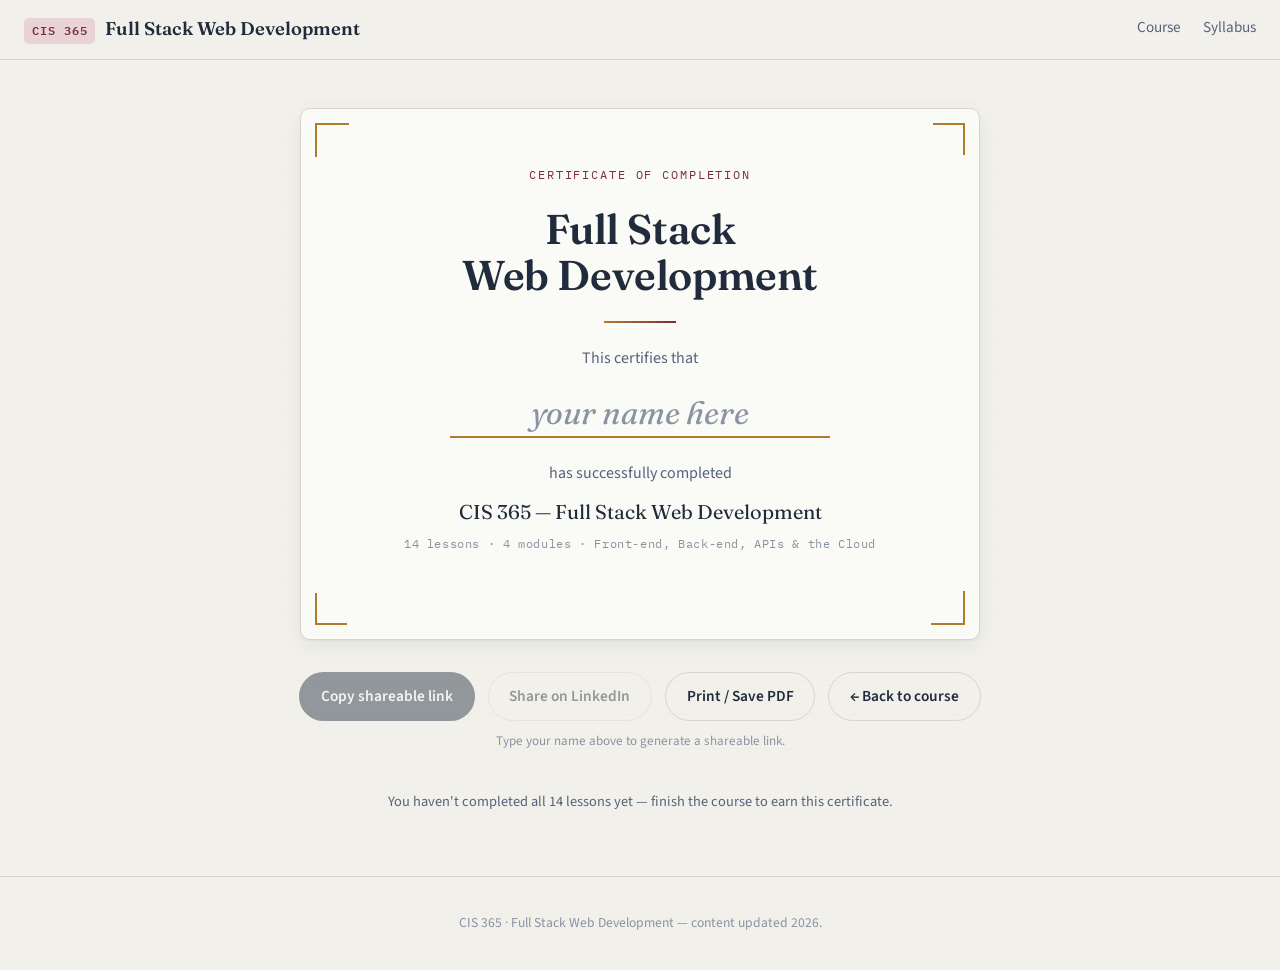
==== commit 28666d13: "add certificate sharing — copy link, LinkedIn share, shareable URL Students type their name, which e" ====
--- a/certificate.html
+++ b/certificate.html
@@ -130,12 +130,29 @@
   display: none;
 }
 
+.cert-share-hint {
+  margin-top: 0.6rem;
+  font-size: 0.82rem;
+  color: var(--ink-faint);
+  text-align: center;
+}
+
+.cert-name-input[readonly] {
+  border-bottom-color: var(--line);
+  cursor: default;
+}
+
+.btn.is-copied {
+  border-color: var(--accent-sage);
+  color: var(--accent-sage);
+}
+
 @media (max-width: 560px) {
   .certificate { padding: 2.5rem 1.8rem; }
 }
 
 @media print {
-  .topbar, .site-footer, .cert-actions { display: none !important; }
+  .topbar, .site-footer, .cert-actions, .cert-share-hint, .cert-notice { display: none !important; }
   .cert-shell { padding: 0; min-height: unset; justify-content: flex-start; }
   .certificate { box-shadow: none; max-width: 100%; page-break-inside: avoid; }
   .cert-name-input { border-bottom-color: #999; }
@@ -180,9 +197,12 @@
   </div>
 
   <div class="cert-actions">
-    <button class="btn btn--primary" onclick="window.print()">Print certificate</button>
+    <button class="btn btn--primary" id="copy-link-btn" disabled>Copy shareable link</button>
+    <button class="btn btn--ghost" id="linkedin-btn" disabled>Share on LinkedIn</button>
+    <button class="btn btn--ghost" onclick="window.print()">Print / Save PDF</button>
     <a class="btn btn--ghost" href="index.html">← Back to course</a>
   </div>
+  <p class="cert-share-hint" id="cert-share-hint">Type your name above to generate a shareable link.</p>
 
   <p class="cert-notice" id="cert-notice">
     You haven't completed all 14 lessons yet — finish the course to earn this certificate.
@@ -196,25 +216,99 @@
 <script src="js/nav.js" defer></script>
 <script>
 (function () {
-  const stored = JSON.parse(localStorage.getItem("cis365.progress.v1") || "{}");
-  const lessons = stored.lessons || {};
-  const completedCount = Object.keys(lessons).length;
-  const TOTAL = 14;
-
-  if (completedCount < TOTAL) {
-    document.getElementById("cert-notice").style.display = "block";
-  }
-
-  const dates = Object.values(lessons)
-    .map(function (l) { return l.completedAt; })
-    .filter(Boolean)
-    .sort();
-
-  if (dates.length > 0) {
-    const d = new Date(dates[dates.length - 1]);
-    document.getElementById("cert-date").textContent =
-      "Completed " + d.toLocaleDateString("en-US", { year: "numeric", month: "long", day: "numeric" });
-  }
+  var TOTAL = 14;
+  var params = new URLSearchParams(location.search);
+  var paramName = params.get('name');
+  var paramDate = params.get('date');
+  var isSharedView = !!paramName;
+
+  var nameInput = document.getElementById('student-name');
+  var dateEl = document.getElementById('cert-date');
+  var copyBtn = document.getElementById('copy-link-btn');
+  var linkedinBtn = document.getElementById('linkedin-btn');
+  var shareHint = document.getElementById('cert-share-hint');
+
+  // Pre-fill name from URL param (shared view — someone else's cert)
+  if (paramName) {
+    nameInput.value = paramName;
+    nameInput.readOnly = true;
+  }
+
+  // Completion date: from URL param, or derive from localStorage
+  var completionDateStr = '';
+  if (paramDate) {
+    completionDateStr = paramDate;
+    dateEl.textContent = 'Completed ' + paramDate;
+  } else {
+    var stored = JSON.parse(localStorage.getItem('cis365.progress.v1') || '{}');
+    var lessons = stored.lessons || {};
+    var dates = Object.values(lessons).map(function (l) { return l.completedAt; }).filter(Boolean).sort();
+    if (dates.length > 0) {
+      var d = new Date(dates[dates.length - 1]);
+      completionDateStr = d.toLocaleDateString('en-US', { year: 'numeric', month: 'long', day: 'numeric' });
+      dateEl.textContent = 'Completed ' + completionDateStr;
+    }
+    // Completion check — only applies when not viewing via shared link
+    var completedCount = Object.keys(lessons).length;
+    if (completedCount < TOTAL) {
+      document.getElementById('cert-notice').style.display = 'block';
+    }
+  }
+
+  // Build the shareable URL from the current page URL + name + date params
+  function buildShareUrl() {
+    var url = new URL(location.href.split('?')[0]);
+    var name = nameInput.value.trim();
+    if (name) url.searchParams.set('name', name);
+    if (completionDateStr) url.searchParams.set('date', completionDateStr);
+    return url.toString();
+  }
+
+  // Update address bar URL whenever name changes
+  function syncUrl() {
+    var url = buildShareUrl();
+    history.replaceState(null, '', url);
+  }
+
+  // Enable share buttons and update hint when a name is present
+  function refreshShareState() {
+    var hasName = nameInput.value.trim().length > 0;
+    copyBtn.disabled = !hasName;
+    linkedinBtn.disabled = !hasName;
+    shareHint.textContent = hasName
+      ? 'Your shareable link is ready — copy it or share directly to LinkedIn.'
+      : 'Type your name above to generate a shareable link.';
+  }
+
+  // On shared view the name is already in the input
+  if (isSharedView) {
+    refreshShareState();
+    shareHint.textContent = 'Viewing a shared certificate.';
+  } else {
+    nameInput.addEventListener('input', function () {
+      syncUrl();
+      refreshShareState();
+    });
+  }
+
+  // Copy link button
+  copyBtn.addEventListener('click', function () {
+    var self = this;
+    navigator.clipboard.writeText(buildShareUrl()).then(function () {
+      self.textContent = 'Link copied!';
+      self.classList.add('is-copied');
+      setTimeout(function () {
+        self.textContent = 'Copy shareable link';
+        self.classList.remove('is-copied');
+      }, 2500);
+    });
+  });
+
+  // LinkedIn share button
+  linkedinBtn.addEventListener('click', function () {
+    var url = encodeURIComponent(buildShareUrl());
+    window.open('https://www.linkedin.com/sharing/share-offsite/?url=' + url, '_blank', 'noopener');
+  });
 })();
 </script>
 </body>
--- a/css/style.css
+++ b/css/style.css
@@ -103,7 +103,6 @@
   z-index: 20;
   display: flex;
   align-items: center;
-  justify-content: space-between;
   gap: 1rem;
   padding: 0.9rem 1.5rem;
   background: rgba(241, 240, 234, 0.92);
@@ -120,6 +119,7 @@
   font-size: 1.15rem;
   color: var(--ink);
   text-decoration: none;
+  margin-right: auto;
 }
 
 .topbar__brand .code {
@@ -470,6 +470,8 @@
   padding: 0.5rem 0.7rem;
 }
 .lesson-content th { font-family: var(--font-mono); font-size: 0.75rem; text-transform: uppercase; letter-spacing: 0.04em; color: var(--ink-soft); }
+.lesson-content table { display: block; overflow-x: auto; }
+.lesson-content pre { overflow-x: auto; }
 
 .lesson-nav {
   display: flex;
@@ -1064,6 +1066,33 @@
   font-size: 0.88em;
 }
 
+/* =============== Small-phone layout fixes (≤ 560px) =============== */
+@media (max-width: 560px) {
+  /* Tighten lesson page and shell padding */
+  .lesson-page { padding: 1.2rem 0.9rem; }
+  .shell { padding-left: 1rem; padding-right: 1rem; }
+
+  /* Widget inner padding */
+  .widget { padding: 1rem 0.9rem 1.2rem; }
+
+  /* Quiz */
+  .quiz { padding: 1.2rem 1rem; }
+
+  /* Lesson nav: stack vertically so three buttons don't squash */
+  .lesson-nav {
+    flex-direction: column;
+    align-items: stretch;
+  }
+  .lesson-nav .btn,
+  .lesson-nav a.btn,
+  .lesson-nav button.btn { text-align: center; justify-content: center; }
+  .lesson-nav span { display: none; }
+
+  /* API tester: URL input full-width on its own row, method+send below */
+  .api-tester__bar { flex-wrap: wrap; }
+  .api-tester__bar input { order: -1; flex-basis: 100%; }
+}
+
 /* =============== Print styles =============== */
 @media print {
   .topbar,
@@ -1098,3 +1127,90 @@
 .mt-0 { margin-top: 0; }
 .center { text-align: center; }
 .skeleton { color: var(--ink-faint); font-family: var(--font-mono); font-size: 0.85rem; }
+
+/* =============== Search =============== */
+.topbar__search {
+  background: none;
+  border: none;
+  cursor: pointer;
+  color: var(--ink-soft);
+  padding: 0.35rem;
+  border-radius: 6px;
+  line-height: 0;
+  display: flex;
+  align-items: center;
+  flex-shrink: 0;
+}
+.topbar__search:hover { background: var(--paper-deep); color: var(--ink); }
+
+.search-overlay {
+  position: fixed;
+  inset: 0;
+  background: rgba(32, 44, 60, 0.55);
+  z-index: 100;
+  display: flex;
+  align-items: flex-start;
+  justify-content: center;
+  padding-top: 7vh;
+  backdrop-filter: blur(2px);
+}
+.search-overlay[hidden] { display: none; }
+
+.search-modal {
+  background: var(--paper-card);
+  border: 1px solid var(--line);
+  border-radius: var(--radius);
+  box-shadow: 0 8px 40px rgba(32, 44, 60, 0.18);
+  width: 100%;
+  max-width: 580px;
+  margin: 0 1.5rem;
+  overflow: hidden;
+}
+
+.search-input {
+  display: block;
+  width: 100%;
+  padding: 1rem 1.2rem;
+  font-size: 1.05rem;
+  font-family: inherit;
+  background: transparent;
+  border: none;
+  border-bottom: 1px solid var(--line);
+  outline: none;
+  color: var(--ink);
+  box-sizing: border-box;
+}
+.search-input::placeholder { color: var(--ink-faint); }
+
+.search-results {
+  list-style: none;
+  padding: 0.4rem 0;
+  margin: 0;
+  max-height: 420px;
+  overflow-y: auto;
+}
+
+.search-result {
+  display: flex;
+  flex-direction: column;
+  gap: 0.2rem;
+  padding: 0.65rem 1.2rem;
+  text-decoration: none;
+  color: var(--ink);
+  transition: background 0.1s;
+}
+.search-result:hover, .search-result:focus-visible {
+  background: var(--paper-deep);
+  outline: none;
+}
+
+.search-result__title { font-weight: 600; font-size: 0.95rem; }
+.search-result__snip { font-size: 0.82rem; color: var(--ink-soft); line-height: 1.45; }
+.search-noresult { padding: 0.75rem 1.2rem; color: var(--ink-faint); font-size: 0.9rem; }
+
+mark {
+  background: var(--accent-gold-soft);
+  color: var(--ink);
+  border-radius: 2px;
+  padding: 0 1px;
+}
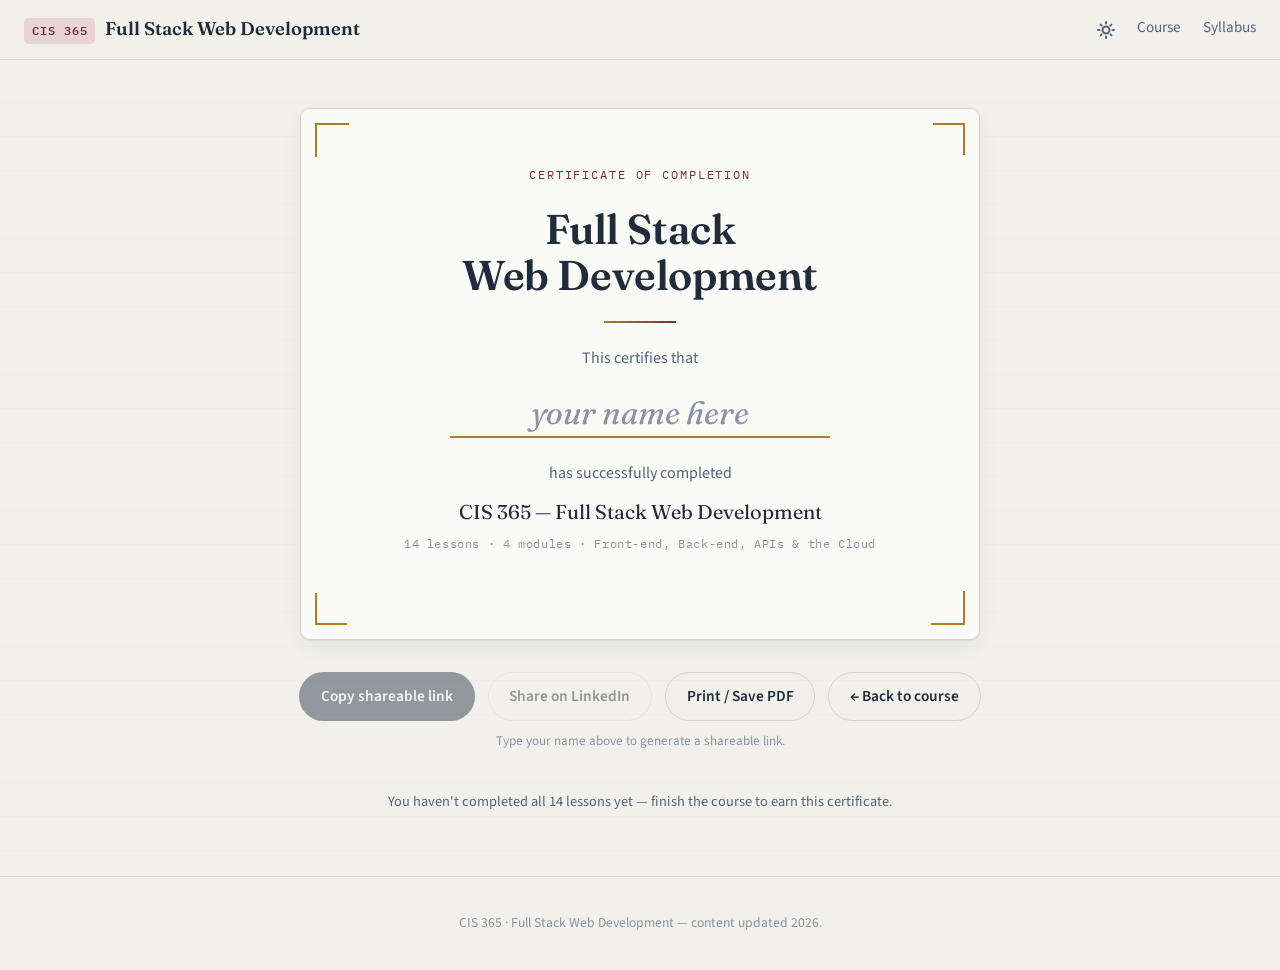
==== commit 91a8f5d3: "Add dark mode toggle Icon toggle in the topbar on all 4 pages, persisted to localStorage (cis365.the" ====
--- a/certificate.html
+++ b/certificate.html
@@ -4,6 +4,13 @@
 <meta charset="UTF-8">
 <meta name="viewport" content="width=device-width, initial-scale=1.0">
 <title>Certificate of Completion — CIS 365</title>
+<script>
+(function () {
+  var t = localStorage.getItem('cis365.theme');
+  if (!t && window.matchMedia && matchMedia('(prefers-color-scheme: dark)').matches) t = 'dark';
+  if (t === 'dark') document.documentElement.setAttribute('data-theme', 'dark');
+})();
+</script>
 <link rel="preconnect" href="https://fonts.googleapis.com">
 <link href="https://fonts.googleapis.com/css2?family=Fraunces:ital,opsz,wght@0,9..144,500;0,9..144,700;1,9..144,400&family=Source+Sans+3:wght@400;600&family=IBM+Plex+Mono:wght@400&display=swap" rel="stylesheet">
 <link rel="stylesheet" href="css/style.css">
@@ -167,6 +174,22 @@
     <span class="code">CIS 365</span>
     Full Stack Web Development
   </a>
+  <button class="topbar__theme-toggle" aria-label="Switch to dark mode">
+    <svg class="icon-sun" width="18" height="18" viewBox="0 0 18 18" fill="none" stroke="currentColor" stroke-width="2" stroke-linecap="round" aria-hidden="true">
+      <circle cx="9" cy="9" r="3.5"/>
+      <line x1="9" y1="1" x2="9" y2="2.5"/>
+      <line x1="9" y1="15.5" x2="9" y2="17"/>
+      <line x1="1" y1="9" x2="2.5" y2="9"/>
+      <line x1="15.5" y1="9" x2="17" y2="9"/>
+      <line x1="3.6" y1="3.6" x2="4.6" y2="4.6"/>
+      <line x1="13.4" y1="13.4" x2="14.4" y2="14.4"/>
+      <line x1="3.6" y1="14.4" x2="4.6" y2="13.4"/>
+      <line x1="13.4" y1="4.6" x2="14.4" y2="3.6"/>
+    </svg>
+    <svg class="icon-moon" width="18" height="18" viewBox="0 0 18 18" fill="none" stroke="currentColor" stroke-width="2" stroke-linecap="round" stroke-linejoin="round" aria-hidden="true">
+      <path d="M15 10.5A6.5 6.5 0 0 1 7.5 3 6.5 6.5 0 1 0 15 10.5Z"/>
+    </svg>
+  </button>
   <nav class="topbar__nav">
     <a href="index.html">Course</a>
     <a href="syllabus.html">Syllabus</a>
@@ -214,6 +237,7 @@
 </footer>
 
 <script src="js/nav.js" defer></script>
+<script src="js/theme-toggle.js" defer></script>
 <script>
 (function () {
   var TOTAL = 14;
--- a/css/style.css
+++ b/css/style.css
@@ -6,6 +6,7 @@
 :root {
   /* Palette */
   --paper: #F1F0EA;
+  --paper-rgb: 241, 240, 234; /* same as --paper, as r,g,b components for rgba() use (topbar blur) */
   --paper-card: #FAFAF6;
   --paper-deep: #E7E4D9;
   --ink: #202C3C;
@@ -20,12 +21,40 @@
   --line: #D8D4C6;
   --shadow: 0 1px 2px rgba(32, 44, 60, 0.06), 0 6px 20px rgba(32, 44, 60, 0.06);
 
+  /* Code blocks intentionally render dark regardless of site theme (already
+     the case pre-dark-mode) — deliberately NOT theme-reactive, unlike --ink. */
+  --code-bg: #202C3C;
+  --code-text: #EDE7D6;
+
   /* Type */
   --font-display: "Fraunces", "Iowan Old Style", Georgia, serif;
   --font-body: "Source Sans 3", "Segoe UI", system-ui, sans-serif;
   --font-mono: "IBM Plex Mono", "SFMono-Regular", Menlo, monospace;
 
   --radius: 10px;
+}
+
+/* Dark mode overrides. `data-theme` is set on <html> before first paint by an
+   inline script in each page's <head> (avoids a flash of the wrong theme),
+   resolving stored preference > prefers-color-scheme > light default — see
+   js/theme-toggle.js. CSS only needs to react to the attribute, not the
+   media query itself. */
+[data-theme="dark"] {
+  --paper: #1E1C16;
+  --paper-rgb: 30, 28, 22;
+  --paper-card: #262319;
+  --paper-deep: #2D2A1F;
+  --ink: #EDE7D6;
+  --ink-soft: #B7C0CE;
+  --ink-faint: #7C8494;
+  --accent-gold: #D9A94E;
+  --accent-gold-soft: #4A3A1C;
+  --accent-berry: #E28A9A;
+  --accent-berry-soft: #4A2229;
+  --accent-sage: #8FB39E;
+  --accent-sage-soft: #253830;
+  --line: #3A362A;
+  --shadow: 0 1px 2px rgba(0, 0, 0, 0.3), 0 6px 20px rgba(0, 0, 0, 0.35);
 }
 
 * { box-sizing: border-box; }
@@ -69,8 +98,8 @@
 }
 
 pre {
-  background: var(--ink);
-  color: #EDE7D6;
+  background: var(--code-bg);
+  color: var(--code-text);
   padding: 1.1rem 1.25rem;
   border-radius: var(--radius);
   overflow-x: auto;
@@ -105,7 +134,7 @@
   align-items: center;
   gap: 1rem;
   padding: 0.9rem 1.5rem;
-  background: rgba(241, 240, 234, 0.92);
+  background: rgba(var(--paper-rgb), 0.92);
   backdrop-filter: blur(6px);
   border-bottom: 1px solid var(--line);
 }
@@ -174,7 +203,7 @@
     flex-direction: column;
     gap: 0;
     padding: 0.4rem 1.5rem 0.8rem;
-    background: rgba(241, 240, 234, 0.97);
+    background: rgba(var(--paper-rgb), 0.97);
     backdrop-filter: blur(6px);
     border-bottom: 1px solid var(--line);
     box-shadow: 0 4px 16px rgba(32, 44, 60, 0.08);
@@ -523,8 +552,8 @@
 .interactive { margin-top: 2.8rem; }
 
 .widget {
-  background: var(--ink);
-  color: #EDE7D6;
+  background: var(--code-bg);
+  color: var(--code-text);
   border-radius: var(--radius);
   padding: 1.4rem 1.5rem 1.6rem;
   box-shadow: var(--shadow);
@@ -1059,9 +1088,9 @@
   line-height: 1.55;
 }
 
-/* =============== highlight.js overrides (keep site theme) =============== */
+/* =============== highlight.js overrides (always dark, theme-invariant — see --code-bg) =============== */
 .lesson-content .hljs {
-  background: var(--ink);
+  background: var(--code-bg);
   border-radius: var(--radius);
   font-size: 0.88em;
 }
@@ -1143,6 +1172,114 @@
 }
 .topbar__search:hover { background: var(--paper-deep); color: var(--ink); }
 
+/* =============== Theme toggle =============== */
+.topbar__theme-toggle {
+  background: none;
+  border: none;
+  cursor: pointer;
+  color: var(--ink-soft);
+  padding: 0.35rem;
+  border-radius: 6px;
+  line-height: 0;
+  display: flex;
+  align-items: center;
+  flex-shrink: 0;
+}
+.topbar__theme-toggle:hover { background: var(--paper-deep); color: var(--ink); }
+.topbar__theme-toggle .icon-moon { display: none; }
+[data-theme="dark"] .topbar__theme-toggle .icon-sun { display: none; }
+[data-theme="dark"] .topbar__theme-toggle .icon-moon { display: block; }
+
+/* =============== Auth =============== */
+#auth-ui { display: flex; align-items: center; flex-shrink: 0; }
+
+.auth-google-btn {
+  display: flex;
+  align-items: center;
+  gap: 0.5rem;
+  background: transparent;
+  border: 1px solid var(--line);
+  color: var(--ink);
+  font-family: var(--font-body);
+  font-weight: 600;
+  font-size: 0.85rem;
+  padding: 0.4rem 0.9rem;
+  border-radius: 999px;
+  cursor: pointer;
+  white-space: nowrap;
+}
+.auth-google-btn:hover { border-color: var(--accent-gold); background: var(--paper-deep); }
+
+.auth-user { position: relative; display: flex; align-items: center; }
+
+.auth-avatar {
+  width: 30px;
+  height: 30px;
+  border-radius: 50%;
+  object-fit: cover;
+  cursor: pointer;
+  display: flex;
+  align-items: center;
+  justify-content: center;
+}
+.auth-avatar--initial {
+  background: var(--accent-berry);
+  color: var(--paper-card);
+  font-family: var(--font-body);
+  font-weight: 700;
+  font-size: 0.85rem;
+}
+
+.auth-popover {
+  position: absolute;
+  top: calc(100% + 0.6rem);
+  right: 0;
+  min-width: 190px;
+  background: var(--paper-card);
+  border: 1px solid var(--line);
+  border-radius: var(--radius);
+  box-shadow: var(--shadow);
+  padding: 0.8rem;
+  display: flex;
+  flex-direction: column;
+  gap: 0.6rem;
+  z-index: 30;
+  opacity: 0;
+  visibility: hidden;
+  transform: translateY(-4px);
+  transition: opacity 0.12s ease, transform 0.12s ease;
+}
+.auth-user:hover .auth-popover,
+.auth-user:focus-within .auth-popover {
+  opacity: 1;
+  visibility: visible;
+  transform: translateY(0);
+}
+
+.auth-email {
+  font-size: 0.82rem;
+  color: var(--ink-soft);
+  word-break: break-all;
+}
+
+.auth-signout-btn {
+  background: transparent;
+  border: 1px solid var(--line);
+  color: var(--ink);
+  font-family: var(--font-body);
+  font-weight: 600;
+  font-size: 0.85rem;
+  padding: 0.4rem 0.8rem;
+  border-radius: 8px;
+  cursor: pointer;
+}
+.auth-signout-btn:hover { border-color: var(--accent-berry); color: var(--accent-berry); }
+
+@media (max-width: 640px) {
+  .auth-google-btn span { display: none; }
+  .auth-google-btn { padding: 0.4rem; border-radius: 50%; }
+}
+
 .search-overlay {
   position: fixed;
   inset: 0;
